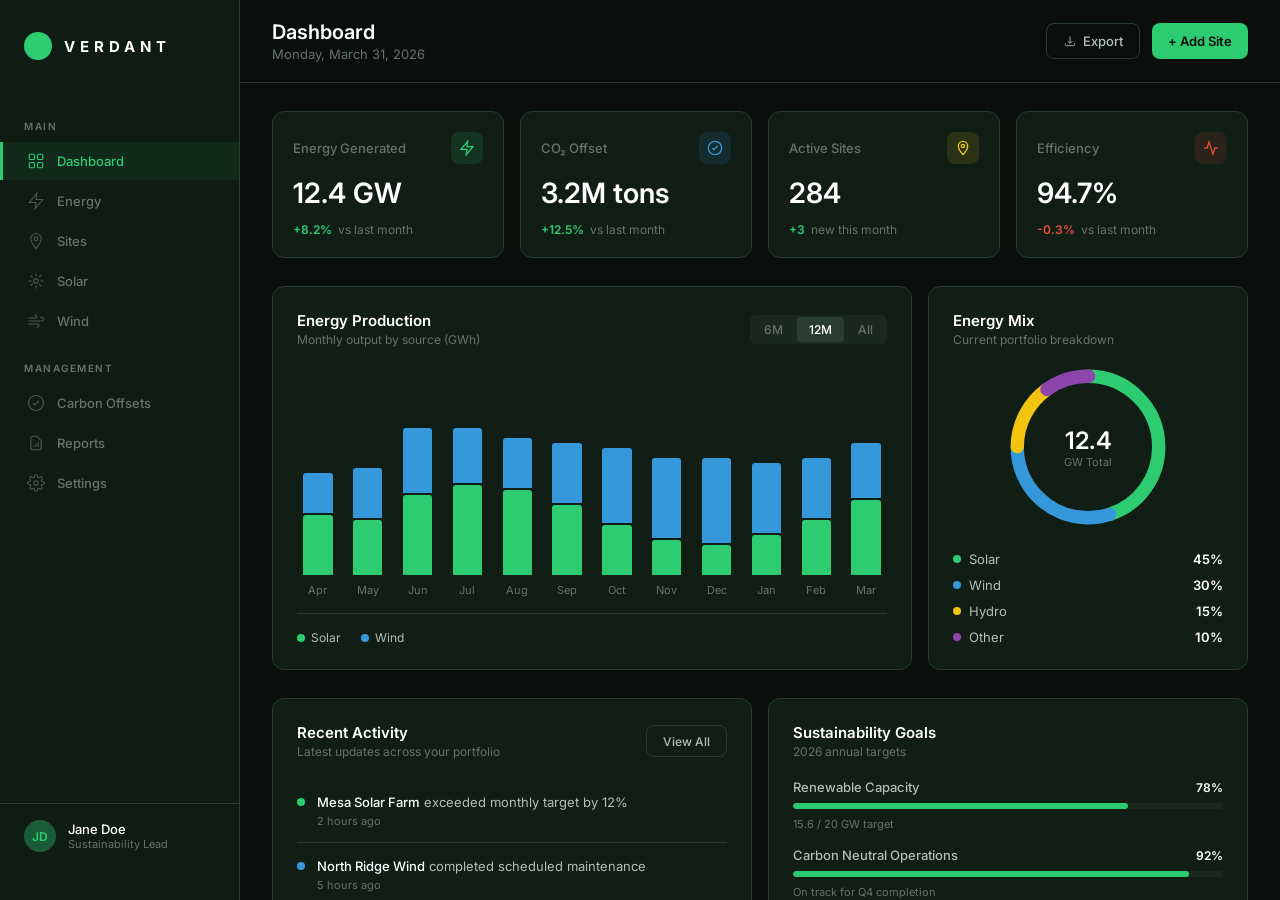
==== dashboard.html @ 93910fae "Initial commit: Verdant Energy prototype" ====
<!DOCTYPE html>
<html lang="en">
<head>
  <meta charset="UTF-8">
  <meta name="viewport" content="width=device-width, initial-scale=1.0">
  <title>Verdant Energy — Dashboard</title>
  <link rel="preconnect" href="https://fonts.googleapis.com">
  <link rel="preconnect" href="https://fonts.gstatic.com" crossorigin>
  <link href="https://fonts.googleapis.com/css2?family=Inter:wght@300;400;500;600;700&display=swap" rel="stylesheet">
  <style>
    *, *::before, *::after { margin: 0; padding: 0; box-sizing: border-box; }

    :root {
      --bg-primary: #0a0f0d;
      --bg-secondary: #0f1c14;
      --bg-card: #111e16;
      --bg-input: #1a291f;
      --border: #293d30;
      --green: #2ecc70;
      --green-dim: #1a5c35;
      --green-hover: #27ae60;
      --text-primary: #ffffff;
      --text-secondary: #b2bfb8;
      --text-muted: #66736b;
      --red: #e74c3c;
      --yellow: #f1c40f;
      --blue: #3498db;
      --sidebar-width: 240px;
    }

    html, body {
      height: 100%;
      font-family: 'Inter', sans-serif;
      background: var(--bg-primary);
      color: var(--text-primary);
    }

    .layout {
      display: flex;
      height: 100vh;
    }

    /* ── Sidebar ── */
    .sidebar {
      width: var(--sidebar-width);
      background: var(--bg-secondary);
      border-right: 1px solid var(--border);
      display: flex;
      flex-direction: column;
      padding: 32px 0;
      flex-shrink: 0;
    }

    .sidebar-logo {
      display: flex;
      align-items: center;
      gap: 12px;
      padding: 0 24px;
      margin-bottom: 40px;
    }

    .sidebar-logo .circle {
      width: 28px;
      height: 28px;
      border-radius: 50%;
      background: var(--green);
    }

    .sidebar-logo span {
      font-weight: 700;
      font-size: 15px;
      letter-spacing: 5px;
      color: #fff;
    }

    .nav { display: flex; flex-direction: column; gap: 2px; flex: 1; }

    .nav-section {
      font-size: 10px;
      font-weight: 600;
      letter-spacing: 1.5px;
      color: var(--text-muted);
      padding: 20px 24px 8px;
      text-transform: uppercase;
    }

    .nav-item {
      display: flex;
      align-items: center;
      gap: 12px;
      padding: 10px 24px;
      font-size: 13px;
      font-weight: 500;
      color: var(--text-muted);
      text-decoration: none;
      transition: all 0.15s;
      border-left: 3px solid transparent;
    }

    .nav-item:hover { color: var(--text-secondary); background: rgba(46,204,112,0.04); }
    .nav-item.active {
      color: var(--green);
      background: rgba(46,204,112,0.08);
      border-left-color: var(--green);
    }

    .nav-icon {
      width: 18px;
      height: 18px;
      display: flex;
      align-items: center;
      justify-content: center;
      opacity: 0.7;
    }

    .nav-item.active .nav-icon { opacity: 1; }

    .sidebar-footer {
      padding: 16px 24px;
      border-top: 1px solid var(--border);
      display: flex;
      align-items: center;
      gap: 12px;
    }

    .avatar {
      width: 32px;
      height: 32px;
      border-radius: 50%;
      background: var(--green-dim);
      display: flex;
      align-items: center;
      justify-content: center;
      font-weight: 600;
      font-size: 12px;
      color: var(--green);
    }

    .user-info { flex: 1; }
    .user-name { font-size: 13px; font-weight: 500; color: var(--text-primary); }
    .user-role { font-size: 11px; color: var(--text-muted); }

    /* ── Main Content ── */
    .main {
      flex: 1;
      display: flex;
      flex-direction: column;
      overflow: hidden;
    }

    .topbar {
      display: flex;
      align-items: center;
      justify-content: space-between;
      padding: 20px 32px;
      border-bottom: 1px solid var(--border);
      flex-shrink: 0;
    }

    .topbar-left h1 {
      font-size: 20px;
      font-weight: 600;
    }

    .topbar-left p {
      font-size: 13px;
      color: var(--text-muted);
      margin-top: 2px;
    }

    .topbar-actions {
      display: flex;
      align-items: center;
      gap: 12px;
    }

    .btn-outline {
      height: 36px;
      padding: 0 16px;
      background: transparent;
      border: 1px solid var(--border);
      border-radius: 8px;
      font-family: 'Inter', sans-serif;
      font-size: 13px;
      font-weight: 500;
      color: var(--text-secondary);
      cursor: pointer;
      display: flex;
      align-items: center;
      gap: 6px;
      transition: border-color 0.15s;
    }

    .btn-outline:hover { border-color: var(--green); color: var(--green); }

    .btn-primary {
      height: 36px;
      padding: 0 16px;
      background: var(--green);
      border: none;
      border-radius: 8px;
      font-family: 'Inter', sans-serif;
      font-size: 13px;
      font-weight: 600;
      color: var(--bg-primary);
      cursor: pointer;
      transition: background 0.15s;
    }

    .btn-primary:hover { background: var(--green-hover); }

    .content {
      flex: 1;
      overflow-y: auto;
      padding: 28px 32px;
      display: flex;
      flex-direction: column;
      gap: 28px;
    }

    /* ── Stat Cards ── */
    .stat-grid {
      display: grid;
      grid-template-columns: repeat(4, 1fr);
      gap: 16px;
    }

    .stat-card {
      background: var(--bg-card);
      border: 1px solid var(--border);
      border-radius: 12px;
      padding: 20px;
      display: flex;
      flex-direction: column;
      gap: 12px;
    }

    .stat-card-header {
      display: flex;
      align-items: center;
      justify-content: space-between;
    }

    .stat-card-label {
      font-size: 13px;
      font-weight: 500;
      color: var(--text-muted);
    }

    .stat-icon {
      width: 32px;
      height: 32px;
      border-radius: 8px;
      display: flex;
      align-items: center;
      justify-content: center;
      font-size: 15px;
    }

    .stat-icon.green { background: rgba(46,204,112,0.12); color: var(--green); }
    .stat-icon.blue { background: rgba(52,152,219,0.12); color: var(--blue); }
    .stat-icon.yellow { background: rgba(241,196,15,0.12); color: var(--yellow); }
    .stat-icon.red { background: rgba(231,76,60,0.12); color: var(--red); }

    .stat-card-value {
      font-size: 28px;
      font-weight: 600;
      color: var(--text-primary);
    }

    .stat-card-footer {
      display: flex;
      align-items: center;
      gap: 6px;
      font-size: 12px;
    }

    .trend { font-weight: 600; }
    .trend.up { color: var(--green); }
    .trend.down { color: var(--red); }

    .stat-card-footer span:last-child { color: var(--text-muted); }

    /* ── Charts row ── */
    .charts-row {
      display: grid;
      grid-template-columns: 2fr 1fr;
      gap: 16px;
    }

    .card {
      background: var(--bg-card);
      border: 1px solid var(--border);
      border-radius: 12px;
      padding: 24px;
      display: flex;
      flex-direction: column;
    }

    .card-header {
      display: flex;
      align-items: center;
      justify-content: space-between;
      margin-bottom: 20px;
    }

    .card-title {
      font-size: 15px;
      font-weight: 600;
    }

    .card-subtitle {
      font-size: 12px;
      color: var(--text-muted);
      margin-top: 2px;
    }

    .tab-group {
      display: flex;
      gap: 2px;
      background: var(--bg-input);
      border-radius: 6px;
      padding: 2px;
    }

    .tab {
      padding: 5px 12px;
      font-size: 12px;
      font-weight: 500;
      color: var(--text-muted);
      background: transparent;
      border: none;
      border-radius: 4px;
      cursor: pointer;
      font-family: 'Inter', sans-serif;
    }

    .tab.active { background: var(--border); color: var(--text-primary); }

    /* ── Bar Chart ── */
    .chart-area {
      flex: 1;
      display: flex;
      flex-direction: column;
    }

    .bar-chart {
      flex: 1;
      display: flex;
      align-items: flex-end;
      gap: 8px;
      padding-top: 8px;
      min-height: 200px;
    }

    .bar-group {
      flex: 1;
      display: flex;
      flex-direction: column;
      align-items: center;
      gap: 8px;
    }

    .bar-stack {
      width: 100%;
      display: flex;
      flex-direction: column;
      gap: 2px;
      align-items: center;
    }

    .bar {
      width: 70%;
      border-radius: 3px 3px 0 0;
      transition: opacity 0.15s;
    }

    .bar.solar { background: var(--green); }
    .bar.wind { background: var(--blue); }

    .bar-label {
      font-size: 11px;
      color: var(--text-muted);
    }

    .chart-legend {
      display: flex;
      gap: 20px;
      margin-top: 16px;
      padding-top: 16px;
      border-top: 1px solid var(--border);
    }

    .legend-item {
      display: flex;
      align-items: center;
      gap: 6px;
      font-size: 12px;
      color: var(--text-secondary);
    }

    .legend-dot {
      width: 8px;
      height: 8px;
      border-radius: 50%;
    }

    /* ── Donut Chart ── */
    .donut-container {
      display: flex;
      flex-direction: column;
      align-items: center;
      flex: 1;
      justify-content: center;
      gap: 24px;
    }

    .donut-wrapper {
      position: relative;
      width: 160px;
      height: 160px;
    }

    .donut-center {
      position: absolute;
      top: 50%;
      left: 50%;
      transform: translate(-50%, -50%);
      text-align: center;
    }

    .donut-center-value {
      font-size: 24px;
      font-weight: 600;
    }

    .donut-center-label {
      font-size: 11px;
      color: var(--text-muted);
    }

    .donut-legend {
      display: flex;
      flex-direction: column;
      gap: 10px;
      width: 100%;
    }

    .donut-legend-item {
      display: flex;
      align-items: center;
      justify-content: space-between;
      font-size: 13px;
    }

    .donut-legend-left {
      display: flex;
      align-items: center;
      gap: 8px;
      color: var(--text-secondary);
    }

    .donut-legend-val {
      font-weight: 600;
      color: var(--text-primary);
    }

    /* ── Bottom Row ── */
    .bottom-row {
      display: grid;
      grid-template-columns: 1fr 1fr;
      gap: 16px;
    }

    /* ── Activity Feed ── */
    .activity-list {
      display: flex;
      flex-direction: column;
      gap: 0;
    }

    .activity-item {
      display: flex;
      align-items: flex-start;
      gap: 12px;
      padding: 14px 0;
      border-bottom: 1px solid var(--border);
    }

    .activity-item:last-child { border-bottom: none; }

    .activity-dot {
      width: 8px;
      height: 8px;
      border-radius: 50%;
      margin-top: 5px;
      flex-shrink: 0;
    }

    .activity-content { flex: 1; }

    .activity-text {
      font-size: 13px;
      color: var(--text-secondary);
      line-height: 1.4;
    }

    .activity-text strong { color: var(--text-primary); font-weight: 500; }

    .activity-time {
      font-size: 11px;
      color: var(--text-muted);
      margin-top: 3px;
    }

    /* ── Goals ── */
    .goals-list {
      display: flex;
      flex-direction: column;
      gap: 16px;
    }

    .goal-item {
      display: flex;
      flex-direction: column;
      gap: 8px;
    }

    .goal-header {
      display: flex;
      align-items: center;
      justify-content: space-between;
    }

    .goal-name {
      font-size: 13px;
      font-weight: 500;
      color: var(--text-secondary);
    }

    .goal-pct {
      font-size: 12px;
      font-weight: 600;
      color: var(--text-primary);
    }

    .progress-bar {
      height: 6px;
      background: var(--bg-input);
      border-radius: 3px;
      overflow: hidden;
    }

    .progress-fill {
      height: 100%;
      border-radius: 3px;
      transition: width 0.6s ease;
    }

    .progress-fill.green { background: var(--green); }
    .progress-fill.blue { background: var(--blue); }
    .progress-fill.yellow { background: var(--yellow); }

    .goal-detail {
      font-size: 11px;
      color: var(--text-muted);
    }

    /* ── Scrollbar ── */
    .content::-webkit-scrollbar { width: 6px; }
    .content::-webkit-scrollbar-track { background: transparent; }
    .content::-webkit-scrollbar-thumb { background: var(--border); border-radius: 3px; }
  </style>
</head>
<body>
  <div class="layout">

    <!-- Sidebar -->
    <aside class="sidebar">
      <div class="sidebar-logo">
        <div class="circle"></div>
        <span>VERDANT</span>
      </div>

      <nav class="nav">
        <span class="nav-section">Main</span>
        <a href="dashboard.html" class="nav-item active">
          <span class="nav-icon">
            <svg width="18" height="18" fill="none" stroke="currentColor" stroke-width="1.5" viewBox="0 0 24 24"><rect x="3" y="3" width="7" height="7" rx="1.5"/><rect x="14" y="3" width="7" height="7" rx="1.5"/><rect x="3" y="14" width="7" height="7" rx="1.5"/><rect x="14" y="14" width="7" height="7" rx="1.5"/></svg>
          </span>
          Dashboard
        </a>
        <a href="energy.html" class="nav-item">
          <span class="nav-icon">
            <svg width="18" height="18" fill="none" stroke="currentColor" stroke-width="1.5" viewBox="0 0 24 24"><path d="M13 2L3 14h9l-1 8 10-12h-9l1-8z"/></svg>
          </span>
          Energy
        </a>
        <a href="sites.html" class="nav-item">
          <span class="nav-icon">
            <svg width="18" height="18" fill="none" stroke="currentColor" stroke-width="1.5" viewBox="0 0 24 24"><path d="M12 2a7 7 0 00-7 7c0 5.25 7 13 7 13s7-7.75 7-13a7 7 0 00-7-7z"/><circle cx="12" cy="9" r="2.5"/></svg>
          </span>
          Sites
        </a>
        <a href="solar.html" class="nav-item">
          <span class="nav-icon">
            <svg width="18" height="18" fill="none" stroke="currentColor" stroke-width="1.5" viewBox="0 0 24 24"><circle cx="12" cy="12" r="3"/><path d="M12 2v4m0 12v4m-7.07-3.93l2.83-2.83m8.48-8.48l2.83-2.83M2 12h4m12 0h4M4.93 4.93l2.83 2.83m8.48 8.48l2.83 2.83"/></svg>
          </span>
          Solar
        </a>
        <a href="wind.html" class="nav-item">
          <span class="nav-icon">
            <svg width="18" height="18" fill="none" stroke="currentColor" stroke-width="1.5" viewBox="0 0 24 24"><path d="M9.59 4.59A2 2 0 1111 8H2m10.59 11.41A2 2 0 1014 16H2m15.73-8.27A2.5 2.5 0 1119.5 12H2"/></svg>
          </span>
          Wind
        </a>

        <span class="nav-section">Management</span>
        <a href="offsets.html" class="nav-item">
          <span class="nav-icon">
            <svg width="18" height="18" fill="none" stroke="currentColor" stroke-width="1.5" viewBox="0 0 24 24"><path d="M12 22c5.523 0 10-4.477 10-10S17.523 2 12 2 2 6.477 2 12s4.477 10 10 10z"/><path d="M8 12l2.5 2.5L16 9"/></svg>
          </span>
          Carbon Offsets
        </a>
        <a href="reports.html" class="nav-item">
          <span class="nav-icon">
            <svg width="18" height="18" fill="none" stroke="currentColor" stroke-width="1.5" viewBox="0 0 24 24"><path d="M9 17v-2m3 2v-4m3 4v-6m2 10H7a2 2 0 01-2-2V5a2 2 0 012-2h5.586a1 1 0 01.707.293l5.414 5.414a1 1 0 01.293.707V19a2 2 0 01-2 2z"/></svg>
          </span>
          Reports
        </a>
        <a href="settings.html" class="nav-item">
          <span class="nav-icon">
            <svg width="18" height="18" fill="none" stroke="currentColor" stroke-width="1.5" viewBox="0 0 24 24"><circle cx="12" cy="12" r="3"/><path d="M19.4 15a1.65 1.65 0 00.33 1.82l.06.06a2 2 0 01-2.83 2.83l-.06-.06a1.65 1.65 0 00-1.82-.33 1.65 1.65 0 00-1 1.51V21a2 2 0 01-4 0v-.09a1.65 1.65 0 00-1.08-1.51 1.65 1.65 0 00-1.82.33l-.06.06a2 2 0 01-2.83-2.83l.06-.06a1.65 1.65 0 00.33-1.82 1.65 1.65 0 00-1.51-1H3a2 2 0 010-4h.09a1.65 1.65 0 001.51-1.08 1.65 1.65 0 00-.33-1.82l-.06-.06a2 2 0 012.83-2.83l.06.06a1.65 1.65 0 001.82.33H9a1.65 1.65 0 001-1.51V3a2 2 0 014 0v.09a1.65 1.65 0 001 1.51 1.65 1.65 0 001.82-.33l.06-.06a2 2 0 012.83 2.83l-.06.06a1.65 1.65 0 00-.33 1.82V9c.26.604.852.997 1.51 1H21a2 2 0 010 4h-.09c-.658.003-1.25.396-1.51 1z"/></svg>
          </span>
          Settings
        </a>
      </nav>

      <div class="sidebar-footer">
        <div class="avatar">JD</div>
        <div class="user-info">
          <div class="user-name">Jane Doe</div>
          <div class="user-role">Sustainability Lead</div>
        </div>
      </div>
    </aside>

    <!-- Main -->
    <main class="main">
      <header class="topbar">
        <div class="topbar-left">
          <h1>Dashboard</h1>
          <p>Monday, March 31, 2026</p>
        </div>
        <div class="topbar-actions">
          <button class="btn-outline">
            <svg width="14" height="14" fill="none" stroke="currentColor" stroke-width="1.5" viewBox="0 0 24 24"><path d="M4 16v2a2 2 0 002 2h12a2 2 0 002-2v-2m-4-4l-4 4m0 0l-4-4m4 4V4"/></svg>
            Export
          </button>
          <button class="btn-primary">+ Add Site</button>
        </div>
      </header>

      <div class="content">
        <!-- Stat Cards -->
        <div class="stat-grid">
          <div class="stat-card">
            <div class="stat-card-header">
              <span class="stat-card-label">Energy Generated</span>
              <div class="stat-icon green">
                <svg width="16" height="16" fill="none" stroke="currentColor" stroke-width="2" viewBox="0 0 24 24"><path d="M13 2L3 14h9l-1 8 10-12h-9l1-8z"/></svg>
              </div>
            </div>
            <span class="stat-card-value">12.4 GW</span>
            <div class="stat-card-footer">
              <span class="trend up">+8.2%</span>
              <span>vs last month</span>
            </div>
          </div>

          <div class="stat-card">
            <div class="stat-card-header">
              <span class="stat-card-label">CO&#8322; Offset</span>
              <div class="stat-icon blue">
                <svg width="16" height="16" fill="none" stroke="currentColor" stroke-width="2" viewBox="0 0 24 24"><path d="M12 22c5.523 0 10-4.477 10-10S17.523 2 12 2 2 6.477 2 12s4.477 10 10 10z"/><path d="M8 12l2.5 2.5L16 9"/></svg>
              </div>
            </div>
            <span class="stat-card-value">3.2M tons</span>
            <div class="stat-card-footer">
              <span class="trend up">+12.5%</span>
              <span>vs last month</span>
            </div>
          </div>

          <div class="stat-card">
            <div class="stat-card-header">
              <span class="stat-card-label">Active Sites</span>
              <div class="stat-icon yellow">
                <svg width="16" height="16" fill="none" stroke="currentColor" stroke-width="2" viewBox="0 0 24 24"><path d="M12 2a7 7 0 00-7 7c0 5.25 7 13 7 13s7-7.75 7-13a7 7 0 00-7-7z"/><circle cx="12" cy="9" r="2.5"/></svg>
              </div>
            </div>
            <span class="stat-card-value">284</span>
            <div class="stat-card-footer">
              <span class="trend up">+3</span>
              <span>new this month</span>
            </div>
          </div>

          <div class="stat-card">
            <div class="stat-card-header">
              <span class="stat-card-label">Efficiency</span>
              <div class="stat-icon red">
                <svg width="16" height="16" fill="none" stroke="currentColor" stroke-width="2" viewBox="0 0 24 24"><path d="M22 12h-4l-3 9L9 3l-3 9H2"/></svg>
              </div>
            </div>
            <span class="stat-card-value">94.7%</span>
            <div class="stat-card-footer">
              <span class="trend down">-0.3%</span>
              <span>vs last month</span>
            </div>
          </div>
        </div>

        <!-- Charts -->
        <div class="charts-row">
          <!-- Bar Chart -->
          <div class="card">
            <div class="card-header">
              <div>
                <div class="card-title">Energy Production</div>
                <div class="card-subtitle">Monthly output by source (GWh)</div>
              </div>
              <div class="tab-group">
                <button class="tab">6M</button>
                <button class="tab active">12M</button>
                <button class="tab">All</button>
              </div>
            </div>
            <div class="chart-area">
              <div class="bar-chart">
                <div class="bar-group"><div class="bar-stack"><div class="bar wind" style="height:40px"></div><div class="bar solar" style="height:60px"></div></div><span class="bar-label">Apr</span></div>
                <div class="bar-group"><div class="bar-stack"><div class="bar wind" style="height:50px"></div><div class="bar solar" style="height:55px"></div></div><span class="bar-label">May</span></div>
                <div class="bar-group"><div class="bar-stack"><div class="bar wind" style="height:65px"></div><div class="bar solar" style="height:80px"></div></div><span class="bar-label">Jun</span></div>
                <div class="bar-group"><div class="bar-stack"><div class="bar wind" style="height:55px"></div><div class="bar solar" style="height:90px"></div></div><span class="bar-label">Jul</span></div>
                <div class="bar-group"><div class="bar-stack"><div class="bar wind" style="height:50px"></div><div class="bar solar" style="height:85px"></div></div><span class="bar-label">Aug</span></div>
                <div class="bar-group"><div class="bar-stack"><div class="bar wind" style="height:60px"></div><div class="bar solar" style="height:70px"></div></div><span class="bar-label">Sep</span></div>
                <div class="bar-group"><div class="bar-stack"><div class="bar wind" style="height:75px"></div><div class="bar solar" style="height:50px"></div></div><span class="bar-label">Oct</span></div>
                <div class="bar-group"><div class="bar-stack"><div class="bar wind" style="height:80px"></div><div class="bar solar" style="height:35px"></div></div><span class="bar-label">Nov</span></div>
                <div class="bar-group"><div class="bar-stack"><div class="bar wind" style="height:85px"></div><div class="bar solar" style="height:30px"></div></div><span class="bar-label">Dec</span></div>
                <div class="bar-group"><div class="bar-stack"><div class="bar wind" style="height:70px"></div><div class="bar solar" style="height:40px"></div></div><span class="bar-label">Jan</span></div>
                <div class="bar-group"><div class="bar-stack"><div class="bar wind" style="height:60px"></div><div class="bar solar" style="height:55px"></div></div><span class="bar-label">Feb</span></div>
                <div class="bar-group"><div class="bar-stack"><div class="bar wind" style="height:55px"></div><div class="bar solar" style="height:75px"></div></div><span class="bar-label">Mar</span></div>
              </div>
              <div class="chart-legend">
                <div class="legend-item"><span class="legend-dot" style="background:var(--green)"></span> Solar</div>
                <div class="legend-item"><span class="legend-dot" style="background:var(--blue)"></span> Wind</div>
              </div>
            </div>
          </div>

          <!-- Donut Chart -->
          <div class="card">
            <div class="card-header">
              <div>
                <div class="card-title">Energy Mix</div>
                <div class="card-subtitle">Current portfolio breakdown</div>
              </div>
            </div>
            <div class="donut-container">
              <div class="donut-wrapper">
                <svg viewBox="0 0 36 36" width="160" height="160">
                  <circle cx="18" cy="18" r="15.915" fill="none" stroke="var(--bg-input)" stroke-width="3"/>
                  <!-- Solar: 45% -->
                  <circle cx="18" cy="18" r="15.915" fill="none" stroke="var(--green)" stroke-width="3" stroke-dasharray="45 55" stroke-dashoffset="25" stroke-linecap="round"/>
                  <!-- Wind: 30% -->
                  <circle cx="18" cy="18" r="15.915" fill="none" stroke="var(--blue)" stroke-width="3" stroke-dasharray="30 70" stroke-dashoffset="80" stroke-linecap="round"/>
                  <!-- Hydro: 15% -->
                  <circle cx="18" cy="18" r="15.915" fill="none" stroke="var(--yellow)" stroke-width="3" stroke-dasharray="15 85" stroke-dashoffset="50" stroke-linecap="round"/>
                  <!-- Other: 10% -->
                  <circle cx="18" cy="18" r="15.915" fill="none" stroke="#8e44ad" stroke-width="3" stroke-dasharray="10 90" stroke-dashoffset="35" stroke-linecap="round"/>
                </svg>
                <div class="donut-center">
                  <div class="donut-center-value">12.4</div>
                  <div class="donut-center-label">GW Total</div>
                </div>
              </div>
              <div class="donut-legend">
                <div class="donut-legend-item">
                  <div class="donut-legend-left"><span class="legend-dot" style="background:var(--green)"></span> Solar</div>
                  <span class="donut-legend-val">45%</span>
                </div>
                <div class="donut-legend-item">
                  <div class="donut-legend-left"><span class="legend-dot" style="background:var(--blue)"></span> Wind</div>
                  <span class="donut-legend-val">30%</span>
                </div>
                <div class="donut-legend-item">
                  <div class="donut-legend-left"><span class="legend-dot" style="background:var(--yellow)"></span> Hydro</div>
                  <span class="donut-legend-val">15%</span>
                </div>
                <div class="donut-legend-item">
                  <div class="donut-legend-left"><span class="legend-dot" style="background:#8e44ad"></span> Other</div>
                  <span class="donut-legend-val">10%</span>
                </div>
              </div>
            </div>
          </div>
        </div>

        <!-- Bottom Row -->
        <div class="bottom-row">
          <!-- Activity Feed -->
          <div class="card">
            <div class="card-header">
              <div>
                <div class="card-title">Recent Activity</div>
                <div class="card-subtitle">Latest updates across your portfolio</div>
              </div>
              <button class="btn-outline" style="font-size:12px;height:32px;">View All</button>
            </div>
            <div class="activity-list">
              <div class="activity-item">
                <div class="activity-dot" style="background:var(--green)"></div>
                <div class="activity-content">
                  <div class="activity-text"><strong>Mesa Solar Farm</strong> exceeded monthly target by 12%</div>
                  <div class="activity-time">2 hours ago</div>
                </div>
              </div>
              <div class="activity-item">
                <div class="activity-dot" style="background:var(--blue)"></div>
                <div class="activity-content">
                  <div class="activity-text"><strong>North Ridge Wind</strong> completed scheduled maintenance</div>
                  <div class="activity-time">5 hours ago</div>
                </div>
              </div>
              <div class="activity-item">
                <div class="activity-dot" style="background:var(--yellow)"></div>
                <div class="activity-content">
                  <div class="activity-text">Carbon offset certificate <strong>#CO-2026-4891</strong> issued</div>
                  <div class="activity-time">Yesterday at 4:30 PM</div>
                </div>
              </div>
              <div class="activity-item">
                <div class="activity-dot" style="background:var(--green)"></div>
                <div class="activity-content">
                  <div class="activity-text"><strong>3 new sites</strong> added to the monitoring network</div>
                  <div class="activity-time">Yesterday at 10:15 AM</div>
                </div>
              </div>
              <div class="activity-item">
                <div class="activity-dot" style="background:#8e44ad"></div>
                <div class="activity-content">
                  <div class="activity-text">Q1 sustainability report ready for <strong>review</strong></div>
                  <div class="activity-time">Mar 28, 2026</div>
                </div>
              </div>
            </div>
          </div>

          <!-- Sustainability Goals -->
          <div class="card">
            <div class="card-header">
              <div>
                <div class="card-title">Sustainability Goals</div>
                <div class="card-subtitle">2026 annual targets</div>
              </div>
            </div>
            <div class="goals-list">
              <div class="goal-item">
                <div class="goal-header">
                  <span class="goal-name">Renewable Capacity</span>
                  <span class="goal-pct">78%</span>
                </div>
                <div class="progress-bar">
                  <div class="progress-fill green" style="width:78%"></div>
                </div>
                <span class="goal-detail">15.6 / 20 GW target</span>
              </div>
              <div class="goal-item">
                <div class="goal-header">
                  <span class="goal-name">Carbon Neutral Operations</span>
                  <span class="goal-pct">92%</span>
                </div>
                <div class="progress-bar">
                  <div class="progress-fill green" style="width:92%"></div>
                </div>
                <span class="goal-detail">On track for Q4 completion</span>
              </div>
              <div class="goal-item">
                <div class="goal-header">
                  <span class="goal-name">Community Solar Programs</span>
                  <span class="goal-pct">54%</span>
                </div>
                <div class="progress-bar">
                  <div class="progress-fill blue" style="width:54%"></div>
                </div>
                <span class="goal-detail">27 / 50 communities enrolled</span>
              </div>
              <div class="goal-item">
                <div class="goal-header">
                  <span class="goal-name">Grid Storage Deployment</span>
                  <span class="goal-pct">41%</span>
                </div>
                <div class="progress-bar">
                  <div class="progress-fill yellow" style="width:41%"></div>
                </div>
                <span class="goal-detail">820 / 2,000 MWh installed</span>
              </div>
              <div class="goal-item">
                <div class="goal-header">
                  <span class="goal-name">Water Conservation</span>
                  <span class="goal-pct">67%</span>
                </div>
                <div class="progress-bar">
                  <div class="progress-fill blue" style="width:67%"></div>
                </div>
                <span class="goal-detail">2.01B / 3B gallons saved</span>
              </div>
            </div>
          </div>
        </div>
      </div>
    </main>
  </div>
</body>
</html>
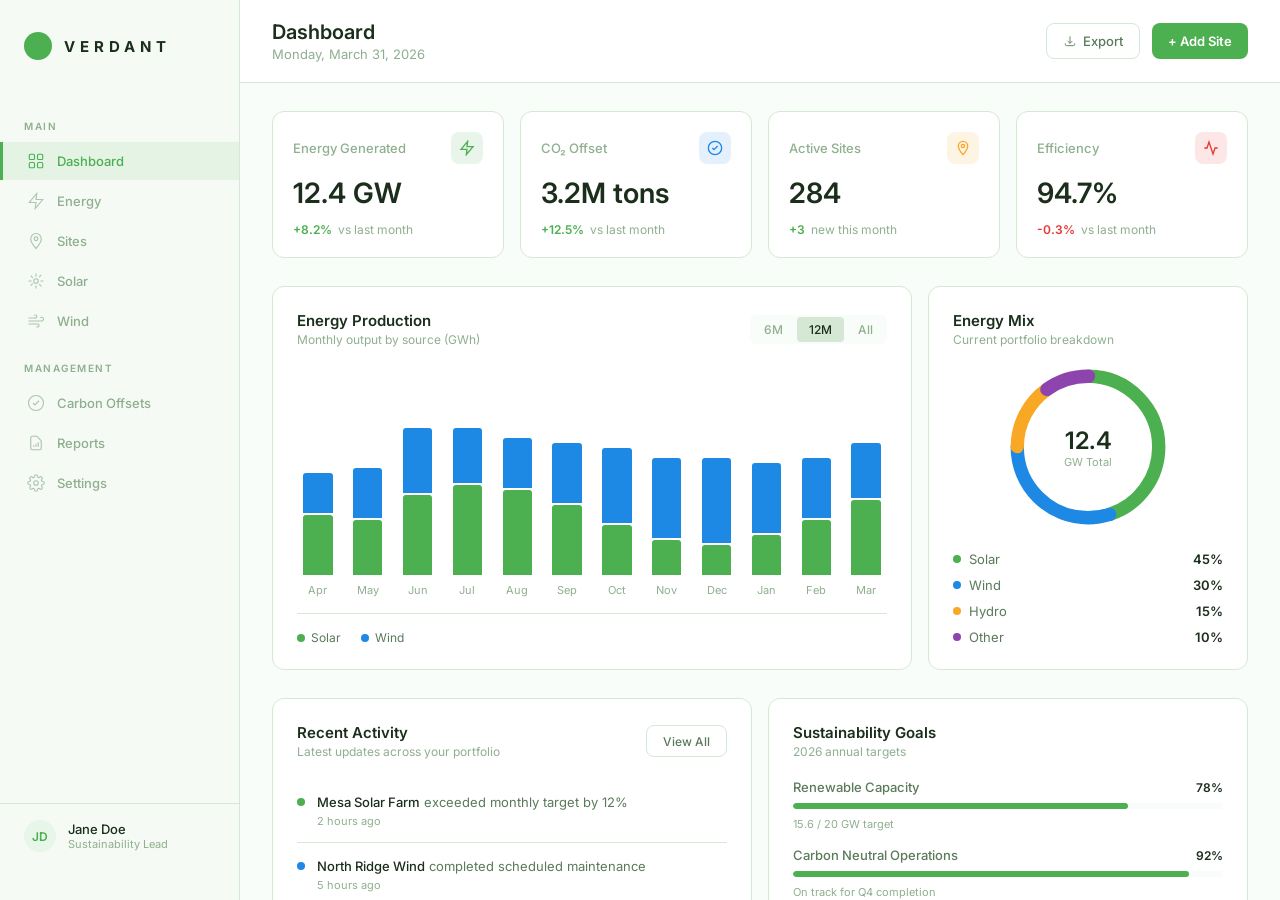
==== commit 83d68a40: "Reskin: apply GreenLeaf SaaS design system tokens Light theme overhaul — white cards, soft green sid" ====
--- a/dashboard.html
+++ b/dashboard.html
@@ -11,20 +11,21 @@
     *, *::before, *::after { margin: 0; padding: 0; box-sizing: border-box; }
 
     :root {
-      --bg-primary: #0a0f0d;
-      --bg-secondary: #0f1c14;
-      --bg-card: #111e16;
-      --bg-input: #1a291f;
-      --border: #293d30;
-      --green: #2ecc70;
-      --green-dim: #1a5c35;
-      --green-hover: #27ae60;
-      --text-primary: #ffffff;
-      --text-secondary: #b2bfb8;
-      --text-muted: #66736b;
-      --red: #e74c3c;
-      --yellow: #f1c40f;
-      --blue: #3498db;
+      --bg-primary:    #f9fdf9;
+      --bg-secondary:  #f5faf5;
+      --bg-card:       #ffffff;
+      --bg-input:      #f9fdf9;
+      --border:        #d4e8d4;
+      --green:         #4caf50;
+      --green-dim:     #e8f5e9;
+      --green-hover:   #43a047;
+      --text-primary:  #1b2e1b;
+      --text-secondary:#5a7a5a;
+      --text-muted:    #8faf8f;
+      --red:           #e53935;
+      --yellow:        #f9a825;
+      --blue:          #1e88e5;
+      --shadow-card:   0 4px 16px 0 rgba(26,38,26,0.08);
       --sidebar-width: 240px;
     }
 
@@ -70,7 +71,7 @@
       font-weight: 700;
       font-size: 15px;
       letter-spacing: 5px;
-      color: #fff;
+      color: var(--text-primary);
     }
 
     .nav { display: flex; flex-direction: column; gap: 2px; flex: 1; }
@@ -97,10 +98,10 @@
       border-left: 3px solid transparent;
     }
 
-    .nav-item:hover { color: var(--text-secondary); background: rgba(46,204,112,0.04); }
+    .nav-item:hover { color: var(--text-secondary); background: rgba(76,175,80,0.06); }
     .nav-item.active {
       color: var(--green);
-      background: rgba(46,204,112,0.08);
+      background: rgba(76,175,80,0.1);
       border-left-color: var(--green);
     }
 
@@ -154,6 +155,7 @@
       justify-content: space-between;
       padding: 20px 32px;
       border-bottom: 1px solid var(--border);
+      background: var(--bg-card);
       flex-shrink: 0;
     }
 
@@ -202,7 +204,7 @@
       font-family: 'Inter', sans-serif;
       font-size: 13px;
       font-weight: 600;
-      color: var(--bg-primary);
+      color: #fff;
       cursor: pointer;
       transition: background 0.15s;
     }
@@ -257,10 +259,10 @@
       font-size: 15px;
     }
 
-    .stat-icon.green { background: rgba(46,204,112,0.12); color: var(--green); }
-    .stat-icon.blue { background: rgba(52,152,219,0.12); color: var(--blue); }
-    .stat-icon.yellow { background: rgba(241,196,15,0.12); color: var(--yellow); }
-    .stat-icon.red { background: rgba(231,76,60,0.12); color: var(--red); }
+    .stat-icon.green { background: rgba(76,175,80,0.12); color: var(--green); }
+    .stat-icon.blue { background: rgba(30,136,229,0.12); color: var(--blue); }
+    .stat-icon.yellow { background: rgba(249,168,37,0.12); color: var(--yellow); }
+    .stat-icon.red { background: rgba(229,57,53,0.12); color: var(--red); }
 
     .stat-card-value {
       font-size: 28px;
